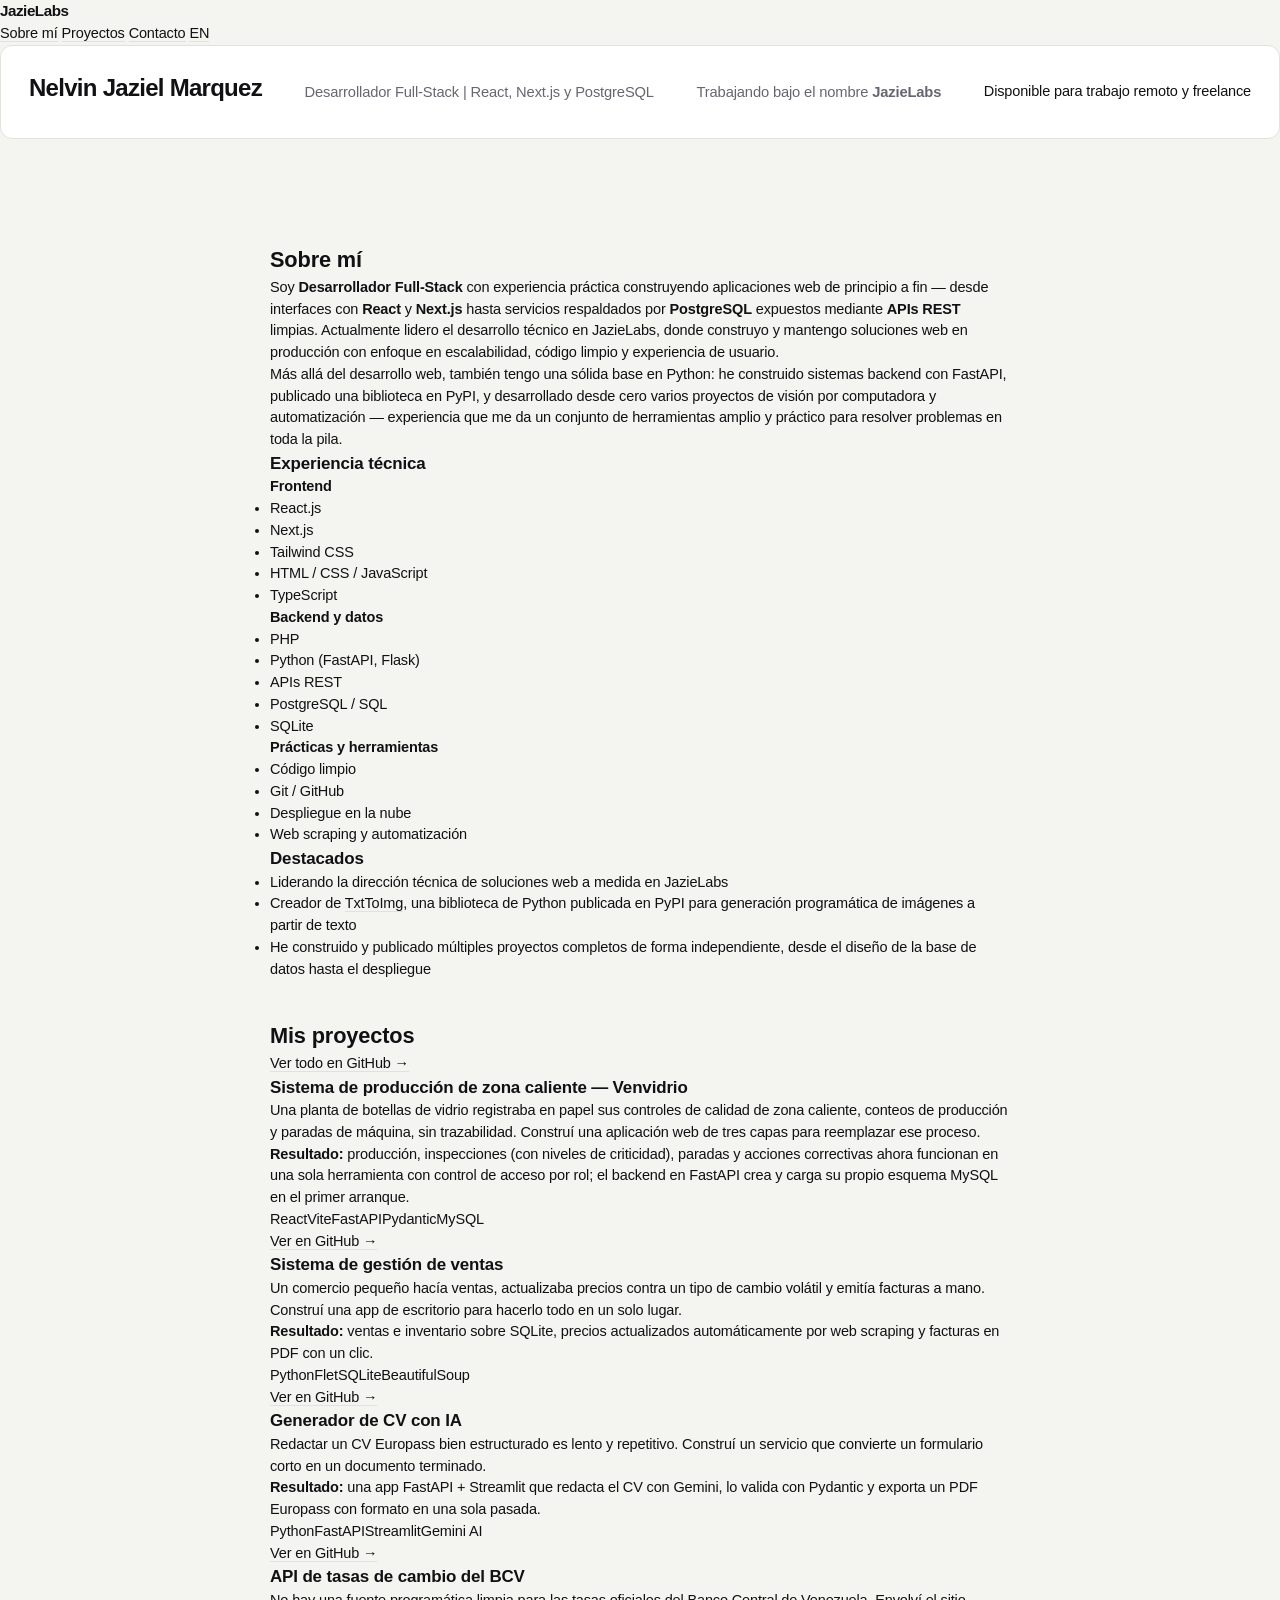
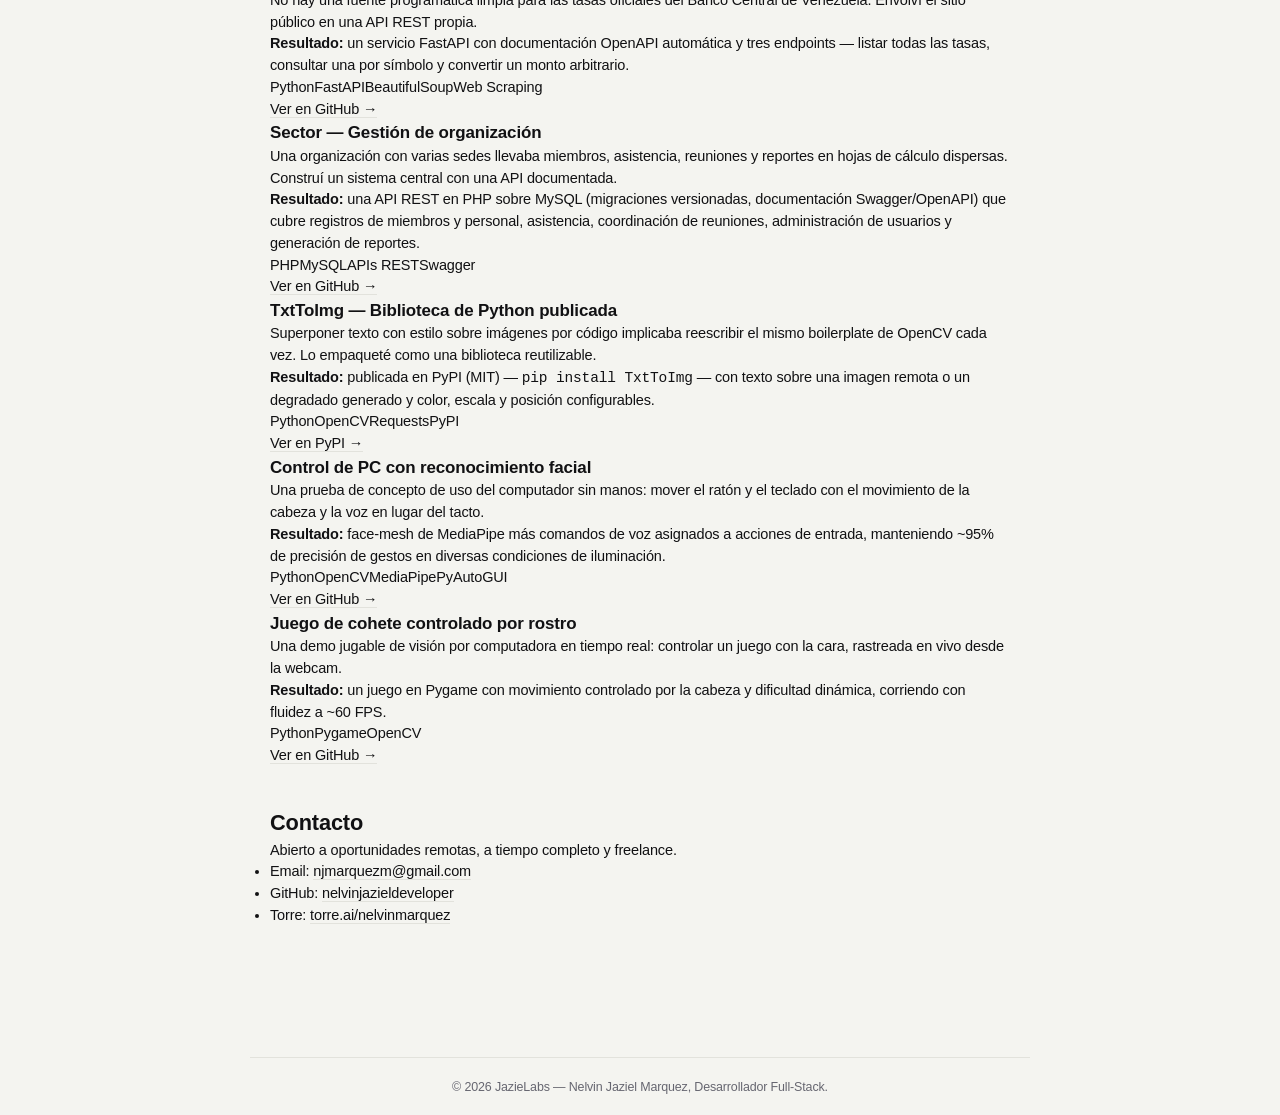
==== es/index.html @ cc351e6e "Add files via upload" ====
<!DOCTYPE html>
<html lang="es">
<head>
<meta charset="UTF-8">
<meta name="viewport" content="width=device-width, initial-scale=1.0">
<title>JazieLabs | Nelvin Jaziel Marquez — Desarrollador Full-Stack</title>
<meta name="description" content="JazieLabs — el estudio detrás de Nelvin Jaziel Marquez, Desarrollador Full-Stack especializado en React, Next.js, PostgreSQL y APIs REST, con experiencia en Python, automatización y visión por computadora.">
<link rel="canonical" href="https://jazielabs.online/es/">
<link rel="alternate" hreflang="en" href="https://jazielabs.online/">
<link rel="alternate" hreflang="es" href="https://jazielabs.online/es/">
<meta name="theme-color" content="#0d1117">
<meta property="og:title" content="Nelvin Jaziel Marquez — Desarrollador Full-Stack">
<meta property="og:description" content="Desarrollador Full-Stack especializado en React, Next.js, PostgreSQL y APIs REST.">
<meta property="og:type" content="website">
<meta property="og:url" content="https://jazielabs.online/es/">
<link rel="preconnect" href="https://fonts.googleapis.com">
<link rel="preconnect" href="https://fonts.gstatic.com" crossorigin>
<link href="https://fonts.googleapis.com/css2?family=Inter:wght@400;500;600;700;800&display=swap" rel="stylesheet">
<link rel="stylesheet" href="../styles.css">
</head>
<body>

  <div class="navbar">
    <span class="brand">JazieLabs</span>
    <nav>
      <a href="#about">Sobre mí</a>
      <a href="#projects">Proyectos</a>
      <a href="#contact">Contacto</a>
      <a href="../" class="lang-switch">EN</a>
    </nav>
  </div>

  <header class="hero">
    <h1>Nelvin Jaziel Marquez</h1>
    <p class="subtitle">Desarrollador Full-Stack | React, Next.js y PostgreSQL</p>
    <p class="brand-note">Trabajando bajo el nombre <strong>JazieLabs</strong></p>
    <span class="pill">Disponible para trabajo remoto y freelance</span>
  </header>

  <main>

    <section id="about">
      <h2>Sobre mí</h2>
      <p>
        Soy <strong>Desarrollador Full-Stack</strong> con experiencia práctica construyendo aplicaciones web
        de principio a fin — desde interfaces con <strong>React</strong> y <strong>Next.js</strong> hasta
        servicios respaldados por <strong>PostgreSQL</strong> expuestos mediante <strong>APIs REST</strong> limpias.
        Actualmente lidero el desarrollo técnico en JazieLabs, donde construyo y mantengo soluciones web
        en producción con enfoque en escalabilidad, código limpio y experiencia de usuario.
      </p>
      <p>
        Más allá del desarrollo web, también tengo una sólida base en Python: he construido sistemas backend
        con FastAPI, publicado una biblioteca en PyPI, y desarrollado desde cero varios proyectos de
        visión por computadora y automatización — experiencia que me da un conjunto de herramientas amplio
        y práctico para resolver problemas en toda la pila.
      </p>

      <h3>Experiencia técnica</h3>
      <div class="skills-grid">
        <div class="skill-group">
          <h4>Frontend</h4>
          <ul>
            <li>React.js</li>
            <li>Next.js</li>
            <li>Tailwind CSS</li>
            <li>HTML / CSS / JavaScript</li>
            <li>TypeScript</li>
          </ul>
        </div>
        <div class="skill-group">
          <h4>Backend y datos</h4>
          <ul>
            <li>PHP</li>
            <li>Python (FastAPI, Flask)</li>
            <li>APIs REST</li>
            <li>PostgreSQL / SQL</li>
            <li>SQLite</li>
          </ul>
        </div>
        <div class="skill-group">
          <h4>Prácticas y herramientas</h4>
          <ul>
            <li>Código limpio</li>
            <li>Git / GitHub</li>
            <li>Despliegue en la nube</li>
            <li>Web scraping y automatización</li>
          </ul>
        </div>
      </div>

      <h3>Destacados</h3>
      <ul class="highlights">
        <li>Liderando la dirección técnica de soluciones web a medida en JazieLabs</li>
        <li>Creador de <a href="https://pypi.org/project/TxtToImg/" target="_blank" rel="noopener">TxtToImg</a>, una biblioteca de Python publicada en PyPI para generación programática de imágenes a partir de texto</li>
        <li>He construido y publicado múltiples proyectos completos de forma independiente, desde el diseño de la base de datos hasta el despliegue</li>
      </ul>
    </section>

    <section id="projects">
      <h2>Mis proyectos</h2>
      <p class="section-intro"><a href="https://github.com/nelvinjazieldeveloper" target="_blank" rel="noopener">Ver todo en GitHub →</a></p>

      <div class="projects-grid">

        <article class="project-card">
          <h3>Sistema de producción de zona caliente — Venvidrio</h3>
          <p class="card-lead">Una planta de botellas de vidrio registraba en papel sus controles de calidad de zona caliente, conteos de producción y paradas de máquina, sin trazabilidad. Construí una aplicación web de tres capas para reemplazar ese proceso.</p>
          <p class="card-outcome"><strong>Resultado:</strong> producción, inspecciones (con niveles de criticidad), paradas y acciones correctivas ahora funcionan en una sola herramienta con control de acceso por rol; el backend en FastAPI crea y carga su propio esquema MySQL en el primer arranque.</p>
          <div class="tags">
            <span>React</span><span>Vite</span><span>FastAPI</span><span>Pydantic</span><span>MySQL</span>
          </div>
          <a href="https://github.com/nelvinjazieldeveloper/PST-IV" target="_blank" rel="noopener">Ver en GitHub →</a>
        </article>

        <article class="project-card">
          <h3>Sistema de gestión de ventas</h3>
          <p class="card-lead">Un comercio pequeño hacía ventas, actualizaba precios contra un tipo de cambio volátil y emitía facturas a mano. Construí una app de escritorio para hacerlo todo en un solo lugar.</p>
          <p class="card-outcome"><strong>Resultado:</strong> ventas e inventario sobre SQLite, precios actualizados automáticamente por web scraping y facturas en PDF con un clic.</p>
          <div class="tags">
            <span>Python</span><span>Flet</span><span>SQLite</span><span>BeautifulSoup</span>
          </div>
          <a href="https://github.com/nelvinjazieldeveloper/sales-management-manejo-de-ventas" target="_blank" rel="noopener">Ver en GitHub →</a>
        </article>

        <article class="project-card">
          <h3>Generador de CV con IA</h3>
          <p class="card-lead">Redactar un CV Europass bien estructurado es lento y repetitivo. Construí un servicio que convierte un formulario corto en un documento terminado.</p>
          <p class="card-outcome"><strong>Resultado:</strong> una app FastAPI + Streamlit que redacta el CV con Gemini, lo valida con Pydantic y exporta un PDF Europass con formato en una sola pasada.</p>
          <div class="tags">
            <span>Python</span><span>FastAPI</span><span>Streamlit</span><span>Gemini AI</span>
          </div>
          <a href="https://github.com/nelvinjazieldeveloper/ai_cv_creator" target="_blank" rel="noopener">Ver en GitHub →</a>
        </article>

        <article class="project-card">
          <h3>API de tasas de cambio del BCV</h3>
          <p class="card-lead">No hay una fuente programática limpia para las tasas oficiales del Banco Central de Venezuela. Envolví el sitio público en una API REST propia.</p>
          <p class="card-outcome"><strong>Resultado:</strong> un servicio FastAPI con documentación OpenAPI automática y tres endpoints — listar todas las tasas, consultar una por símbolo y convertir un monto arbitrario.</p>
          <div class="tags">
            <span>Python</span><span>FastAPI</span><span>BeautifulSoup</span><span>Web Scraping</span>
          </div>
          <a href="https://github.com/nelvinjazieldeveloper/apibcv" target="_blank" rel="noopener">Ver en GitHub →</a>
        </article>

        <article class="project-card">
          <h3>Sector — Gestión de organización</h3>
          <p class="card-lead">Una organización con varias sedes llevaba miembros, asistencia, reuniones y reportes en hojas de cálculo dispersas. Construí un sistema central con una API documentada.</p>
          <p class="card-outcome"><strong>Resultado:</strong> una API REST en PHP sobre MySQL (migraciones versionadas, documentación Swagger/OpenAPI) que cubre registros de miembros y personal, asistencia, coordinación de reuniones, administración de usuarios y generación de reportes.</p>
          <div class="tags">
            <span>PHP</span><span>MySQL</span><span>APIs REST</span><span>Swagger</span>
          </div>
          <a href="https://github.com/nelvinjazieldeveloper/sector" target="_blank" rel="noopener">Ver en GitHub →</a>
        </article>

        <article class="project-card">
          <h3>TxtToImg — Biblioteca de Python publicada</h3>
          <p class="card-lead">Superponer texto con estilo sobre imágenes por código implicaba reescribir el mismo boilerplate de OpenCV cada vez. Lo empaqueté como una biblioteca reutilizable.</p>
          <p class="card-outcome"><strong>Resultado:</strong> publicada en PyPI (MIT) — <code>pip install TxtToImg</code> — con texto sobre una imagen remota o un degradado generado y color, escala y posición configurables.</p>
          <div class="tags">
            <span>Python</span><span>OpenCV</span><span>Requests</span><span>PyPI</span>
          </div>
          <a href="https://pypi.org/project/TxtToImg/" target="_blank" rel="noopener">Ver en PyPI →</a>
        </article>

        <article class="project-card">
          <h3>Control de PC con reconocimiento facial</h3>
          <p class="card-lead">Una prueba de concepto de uso del computador sin manos: mover el ratón y el teclado con el movimiento de la cabeza y la voz en lugar del tacto.</p>
          <p class="card-outcome"><strong>Resultado:</strong> face-mesh de MediaPipe más comandos de voz asignados a acciones de entrada, manteniendo ~95% de precisión de gestos en diversas condiciones de iluminación.</p>
          <div class="tags">
            <span>Python</span><span>OpenCV</span><span>MediaPipe</span><span>PyAutoGUI</span>
          </div>
          <a href="https://github.com/nelvinjazieldeveloper/control" target="_blank" rel="noopener">Ver en GitHub →</a>
        </article>

        <article class="project-card">
          <h3>Juego de cohete controlado por rostro</h3>
          <p class="card-lead">Una demo jugable de visión por computadora en tiempo real: controlar un juego con la cara, rastreada en vivo desde la webcam.</p>
          <p class="card-outcome"><strong>Resultado:</strong> un juego en Pygame con movimiento controlado por la cabeza y dificultad dinámica, corriendo con fluidez a ~60 FPS.</p>
          <div class="tags">
            <span>Python</span><span>Pygame</span><span>OpenCV</span>
          </div>
          <a href="https://github.com/nelvinjazieldeveloper/Rocket-Game-Juego-Cohete" target="_blank" rel="noopener">Ver en GitHub →</a>
        </article>

      </div>
    </section>

    <section id="contact">
      <h2>Contacto</h2>
      <p>Abierto a oportunidades remotas, a tiempo completo y freelance.</p>
      <ul class="contact-list">
        <li>Email: <a href="mailto:njmarquezm@gmail.com">njmarquezm@gmail.com</a></li>
        <li>GitHub: <a href="https://github.com/nelvinjazieldeveloper" target="_blank" rel="noopener">nelvinjazieldeveloper</a></li>
        <li>Torre: <a href="https://torre.ai/nelvinmarquez" target="_blank" rel="noopener">torre.ai/nelvinmarquez</a></li>
      </ul>
    </section>

  </main>

  <footer>
    <p>&copy; 2026 JazieLabs — Nelvin Jaziel Marquez, Desarrollador Full-Stack.</p>
  </footer>

</body>
</html>
---- styles.css ----
/* ============================================================
   JazieLabs — Advanced Editorial Grid & Ticker Theme
   ============================================================ */

:root {
  --bg: #f4f4f0;
  --card-bg: #ffffff;
  --text-main: #111113;
  --text-muted: #666670;
  --border: #e2e2dc;
  --maxw: 780px;
}

*, *::before, *::after { box-sizing: border-box; margin: 0; padding: 0; }

html {
  scroll-behavior: smooth;
  -webkit-text-size-adjust: 100%;
}

body {
  font-family: -apple-system, BlinkMacSystemFont, "Segoe UI", Roboto, Helvetica, Arial, sans-serif;
  background-color: var(--bg);
  color: var(--text-main);
  line-height: 1.5;
  font-size: 14.5px;
  letter-spacing: -0.01em;
  -webkit-font-smoothing: antialiased;
}

::selection { background: var(--text-main); color: var(--bg); }

a {
  color: var(--text-main);
  text-decoration: none;
  border-bottom: 1px solid var(--border);
  transition: border-color 0.15s ease;
}
a:hover {
  border-bottom-color: var(--text-main);
}

/* ---------- Top Ticker (Marquesina) ---------- */
.ticker-wrap {
  width: 100%;
  background: var(--text-main);
  color: var(--bg);
  padding: 8px 0;
  overflow: hidden;
  white-space: nowrap;
  font-size: 0.78rem;
  font-weight: 600;
  letter-spacing: 0.06em;
  text-transform: uppercase;
}

.ticker-move {
  display: inline-block;
  animation: ticker 30s linear infinite;
}

.ticker-item {
  display: inline-block;
  padding: 0 2rem;
}

@keyframes ticker {
  0% { transform: translate3d(0, 0, 0); }
  100% { transform: translate3d(-50%, 0, 0); }
}

/* ---------- Header ---------- */
header.site-header {
  max-width: var(--maxw);
  margin: 0 auto;
  padding: 24px 20px 0;
  display: flex;
  justify-content: space-between;
  align-items: center;
}

.brand {
  font-weight: 700;
  font-size: 0.95rem;
  letter-spacing: -0.03em;
  border: none;
}
.brand span { color: var(--text-muted); }

nav.site-nav {
  display: flex;
  gap: 16px;
  font-size: 0.82rem;
}
nav.site-nav a { border: none; color: var(--text-muted); }
nav.site-nav a:hover { color: var(--text-main); }
nav.site-nav a.lang {
  color: var(--text-main);
  font-weight: 600;
  border-bottom: 1px solid var(--text-main);
}

/* ---------- Main ---------- */
main {
  max-width: var(--maxw);
  margin: 0 auto;
  padding: 30px 20px 80px;
}

/* ---------- Hero ---------- */
.hero {
  background: var(--card-bg);
  border: 1px solid var(--border);
  border-radius: 12px;
  padding: 28px;
  display: flex;
  justify-content: space-between;
  align-items: center;
  gap: 20px;
  margin-bottom: 35px;
}

.hero h1 {
  font-size: 1.5rem;
  font-weight: 700;
  letter-spacing: -0.03em;
  line-height: 1.2;
  margin-bottom: 8px;
}

.hero p {
  color: var(--text-muted);
  font-size: 0.92rem;
}

.hero-avatar {
  width: 75px;
  height: 75px;
  border-radius: 50%;
  background: var(--border);
  display: flex;
  align-items: center;
  justify-content: center;
  font-weight: 600;
  font-size: 1.1rem;
  color: var(--text-muted);
  flex-shrink: 0;
}

/* ---------- Sections & Category Blocks ---------- */
section {
  margin-top: 40px;
}

.section-title {
  font-size: 0.8rem;
  font-weight: 600;
  text-transform: uppercase;
  letter-spacing: 0.08em;
  color: var(--text-muted);
  margin-bottom: 14px;
}

/* Subcategorías estilo Ascanio (Backend, Frontend, etc.) */
.category-group {
  margin-bottom: 24px;
}

.category-group h3 {
  font-size: 0.9rem;
  font-weight: 600;
  color: var(--text-main);
  margin-bottom: 10px;
  display: flex;
  align-items: center;
  gap: 8px;
}

/* Grid denso de tarjetas pequeñas */
.compact-grid {
  display: grid;
  grid-template-columns: repeat(2, 1fr);
  gap: 12px;
}

@media (max-width: 650px) {
  .compact-grid { grid-template-columns: 1fr; }
  .hero { flex-direction: column; text-align: center; }
}

.compact-card {
  background: var(--card-bg);
  border: 1px solid var(--border);
  border-radius: 10px;
  padding: 16px;
  display: flex;
  flex-direction: column;
  justify-content: space-between;
  transition: border-color 0.15s ease;
}
.compact-card:hover {
  border-color: #b0b0ba;
}

.card-top {
  display: flex;
  justify-content: space-between;
  align-items: flex-start;
  margin-bottom: 6px;
}

.compact-card h4 {
  font-size: 0.92rem;
  font-weight: 600;
}
.compact-card h4 a { border: none; }

.link-tag {
  font-size: 0.75rem;
  color: var(--text-muted);
}

.compact-card p {
  color: var(--text-muted);
  font-size: 0.84rem;
  margin-bottom: 12px;
}

.tech-badges {
  font-size: 0.72rem;
  color: var(--text-muted);
  font-family: ui-monospace, monospace;
}

/* ---------- Contact & Footer ---------- */
.contact-box {
  background: var(--card-bg);
  border: 1px solid var(--border);
  border-radius: 10px;
  padding: 20px;
}

.contact-links {
  list-style: none;
  display: flex;
  gap: 20px;
  font-size: 0.88rem;
}

footer {
  max-width: var(--maxw);
  margin: 50px auto 0;
  padding: 20px;
  text-align: center;
  color: var(--text-muted);
  font-size: 0.78rem;
  border-top: 1px solid var(--border);
}
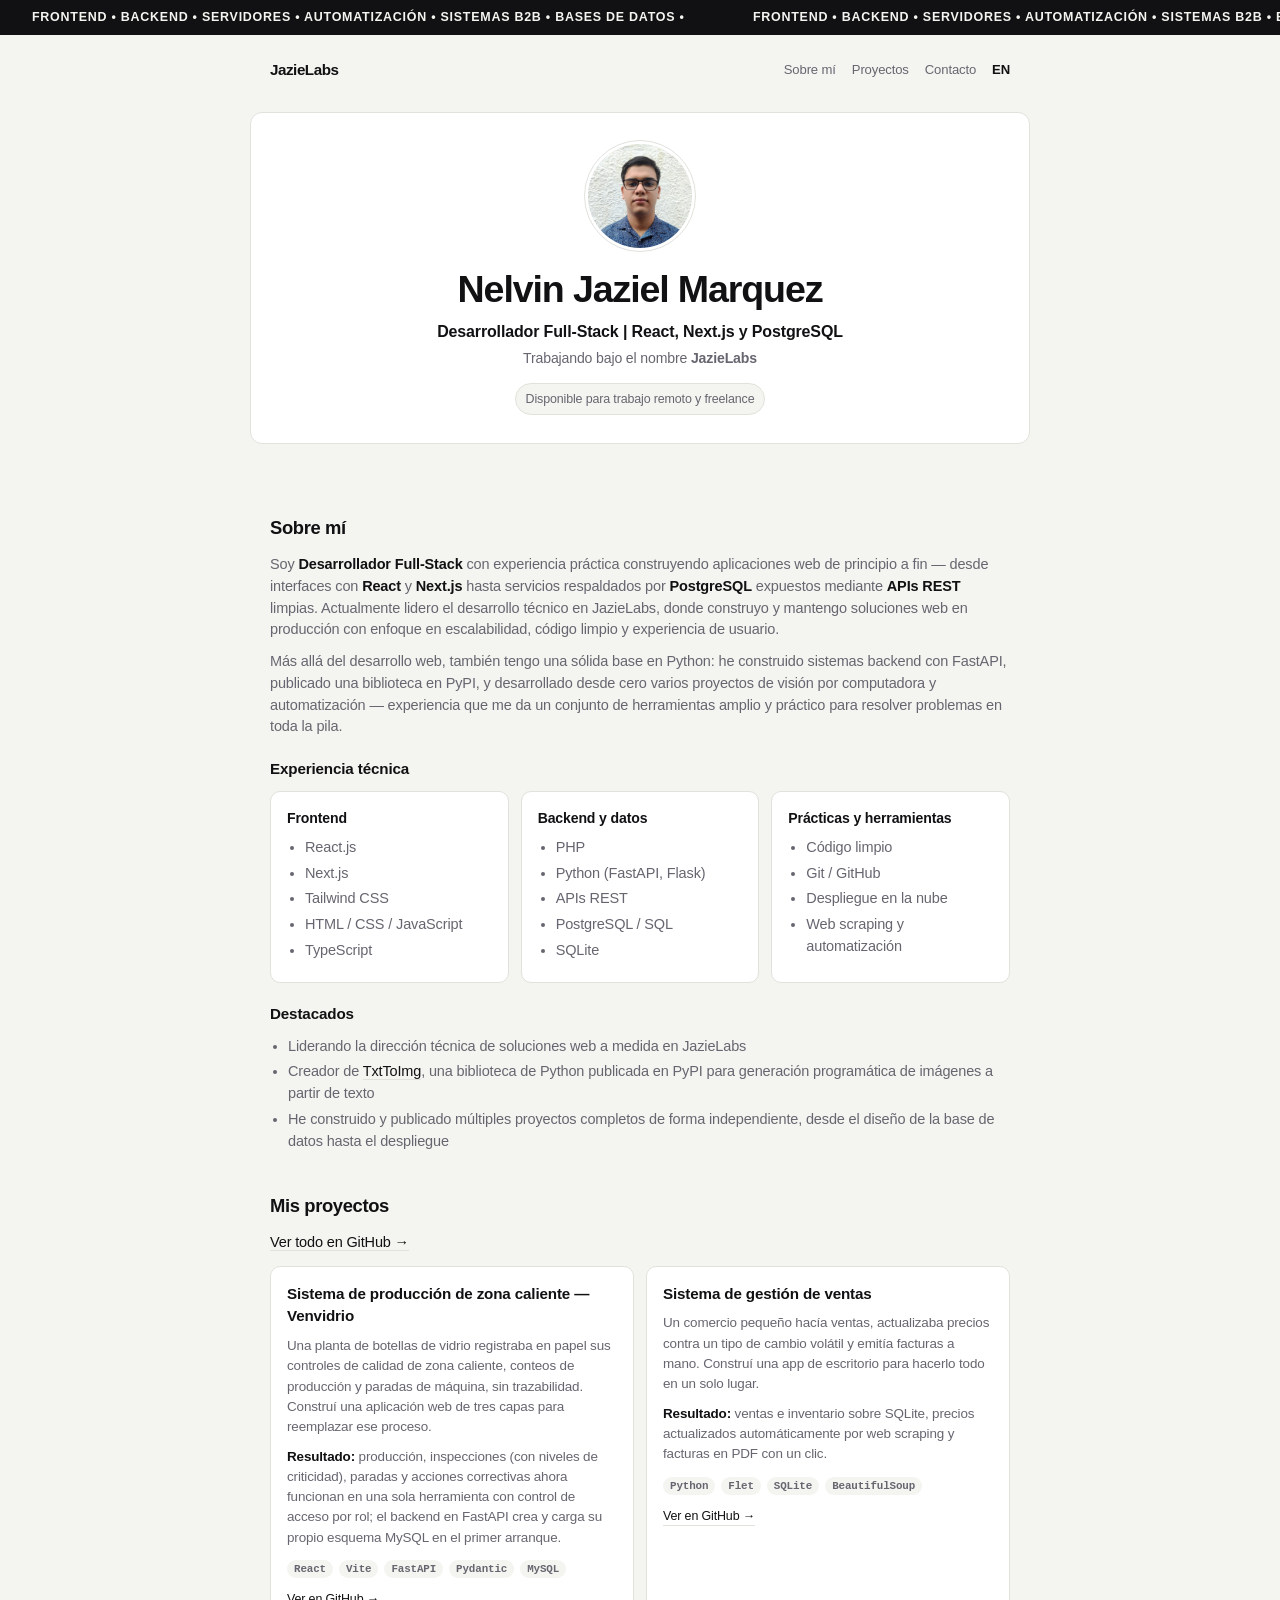
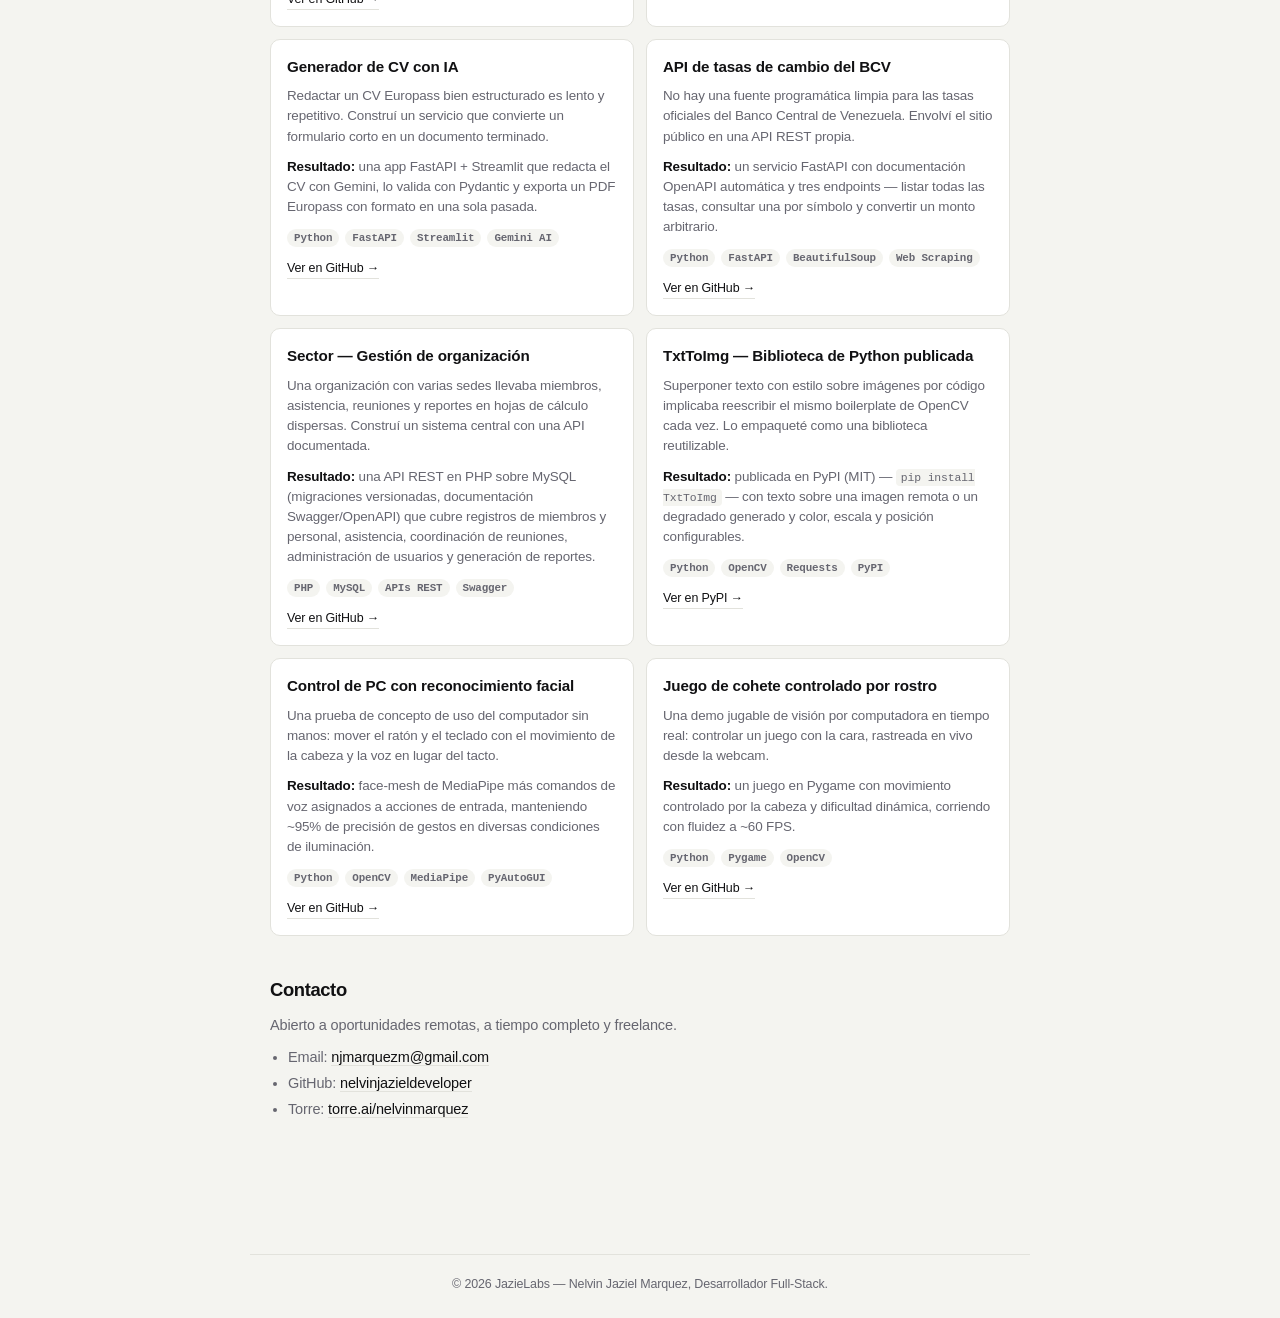
==== commit 5a62950f: "Add files via upload" ====
--- a/es/index.html
+++ b/es/index.html
@@ -20,6 +20,14 @@
 </head>
 <body>
 
+  <!-- Ticker animado superior -->
+  <div class="ticker-wrap">
+    <div class="ticker-move">
+      <span class="ticker-item">frontend &bull; backend &bull; servidores &bull; automatización &bull; sistemas b2b &bull; bases de datos &bull;</span>
+      <span class="ticker-item">frontend &bull; backend &bull; servidores &bull; automatización &bull; sistemas b2b &bull; bases de datos &bull;</span>
+    </div>
+  </div>
+
   <div class="navbar">
     <span class="brand">JazieLabs</span>
     <nav>
@@ -31,6 +39,7 @@
   </div>
 
   <header class="hero">
+    <img src="foto.jpg" alt="Nelvin Jaziel Marquez" class="profile-photo">
     <h1>Nelvin Jaziel Marquez</h1>
     <p class="subtitle">Desarrollador Full-Stack | React, Next.js y PostgreSQL</p>
     <p class="brand-note">Trabajando bajo el nombre <strong>JazieLabs</strong></p>
--- a/styles.css
+++ b/styles.css
@@ -255,4 +255,196 @@
   color: var(--text-muted);
   font-size: 0.78rem;
   border-top: 1px solid var(--border);
+}
+
+/* ---------- Spanish portfolio layout ---------- */
+.navbar {
+  max-width: var(--maxw);
+  margin: 0 auto;
+  padding: 24px 20px 0;
+  display: flex;
+  align-items: center;
+  justify-content: space-between;
+}
+
+.navbar nav {
+  display: flex;
+  align-items: center;
+  gap: 16px;
+  font-size: 0.82rem;
+}
+
+.navbar nav a {
+  border: none;
+  color: var(--text-muted);
+}
+
+.navbar nav a:hover { color: var(--text-main); }
+.navbar .lang-switch { color: var(--text-main); font-weight: 700; }
+
+header.hero {
+  max-width: var(--maxw);
+  margin: 30px auto 0;
+  padding: 28px;
+  display: block;
+  text-align: center;
+}
+
+header.hero h1 {
+  margin-bottom: 8px;
+  font-size: clamp(1.75rem, 7vw, 2.35rem);
+}
+
+.profile-photo {
+  width: 110px;
+  height: 110px;
+  margin: 0 auto 16px;
+  display: block;
+  border-radius: 50%;
+  object-fit: cover;
+  object-position: center 18%;
+  border: 3px solid var(--card-bg);
+  outline: 1px solid var(--border);
+}
+
+.hero-avatar {
+  object-fit: cover;
+  object-position: center 18%;
+}
+
+header.hero .subtitle {
+  color: var(--text-main);
+  font-size: 1rem;
+  font-weight: 600;
+}
+
+header.hero .brand-note {
+  margin-top: 4px;
+  font-size: 0.88rem;
+}
+
+.pill {
+  display: inline-block;
+  margin-top: 14px;
+  padding: 6px 10px;
+  border: 1px solid var(--border);
+  border-radius: 999px;
+  color: var(--text-muted);
+  font-size: 0.78rem;
+  background: var(--bg);
+}
+
+main section h2 {
+  margin-bottom: 12px;
+  font-size: 1.15rem;
+  letter-spacing: -0.02em;
+}
+
+main section h3 {
+  margin: 20px 0 10px;
+  font-size: 0.95rem;
+}
+
+main section p {
+  margin-bottom: 10px;
+  color: var(--text-muted);
+}
+
+main section strong { color: var(--text-main); }
+
+.skills-grid {
+  display: grid;
+  grid-template-columns: repeat(3, 1fr);
+  gap: 12px;
+}
+
+.skill-group {
+  padding: 16px;
+  border: 1px solid var(--border);
+  border-radius: 10px;
+  background: var(--card-bg);
+}
+
+.skill-group h4 {
+  margin-bottom: 8px;
+  font-size: 0.88rem;
+}
+
+.skill-group ul,
+.highlights,
+.contact-list {
+  margin-left: 18px;
+}
+
+.skill-group li,
+.highlights li,
+.contact-list li {
+  margin-bottom: 4px;
+  color: var(--text-muted);
+}
+
+.section-intro { margin-bottom: 12px; }
+
+.projects-grid {
+  display: grid;
+  grid-template-columns: repeat(2, minmax(0, 1fr));
+  gap: 12px;
+}
+
+.project-card {
+  min-width: 0;
+  padding: 16px;
+  border: 1px solid var(--border);
+  border-radius: 10px;
+  background: var(--card-bg);
+  transition: border-color 0.15s ease;
+}
+
+.project-card:hover { border-color: #b0b0ba; }
+.project-card h3 { margin: 0 0 8px; }
+.project-card .card-lead,
+.project-card .card-outcome {
+  font-size: 0.84rem;
+}
+.project-card .card-outcome { margin-bottom: 12px; }
+
+.project-card > a {
+  display: inline-block;
+  margin-top: 12px;
+  font-size: 0.78rem;
+}
+
+.tags {
+  display: flex;
+  flex-wrap: wrap;
+  gap: 6px;
+}
+
+.tags span {
+  padding: 3px 7px;
+  border-radius: 999px;
+  background: var(--bg);
+  color: var(--text-muted);
+  font: 600 0.68rem ui-monospace, SFMono-Regular, Menlo, monospace;
+}
+
+.contact-list {
+  margin-top: 8px;
+}
+
+code {
+  padding: 2px 5px;
+  border-radius: 4px;
+  background: var(--bg);
+  font-family: ui-monospace, SFMono-Regular, Menlo, monospace;
+  font-size: 0.85em;
+}
+
+@media (max-width: 650px) {
+  .navbar { align-items: flex-start; }
+  .profile-photo { width: 96px; height: 96px; }
+  .navbar nav { gap: 10px; flex-wrap: wrap; justify-content: flex-end; }
+  header.hero { margin-top: 20px; }
+  .skills-grid { grid-template-columns: 1fr; }
+  .projects-grid { grid-template-columns: 1fr; }
 }
